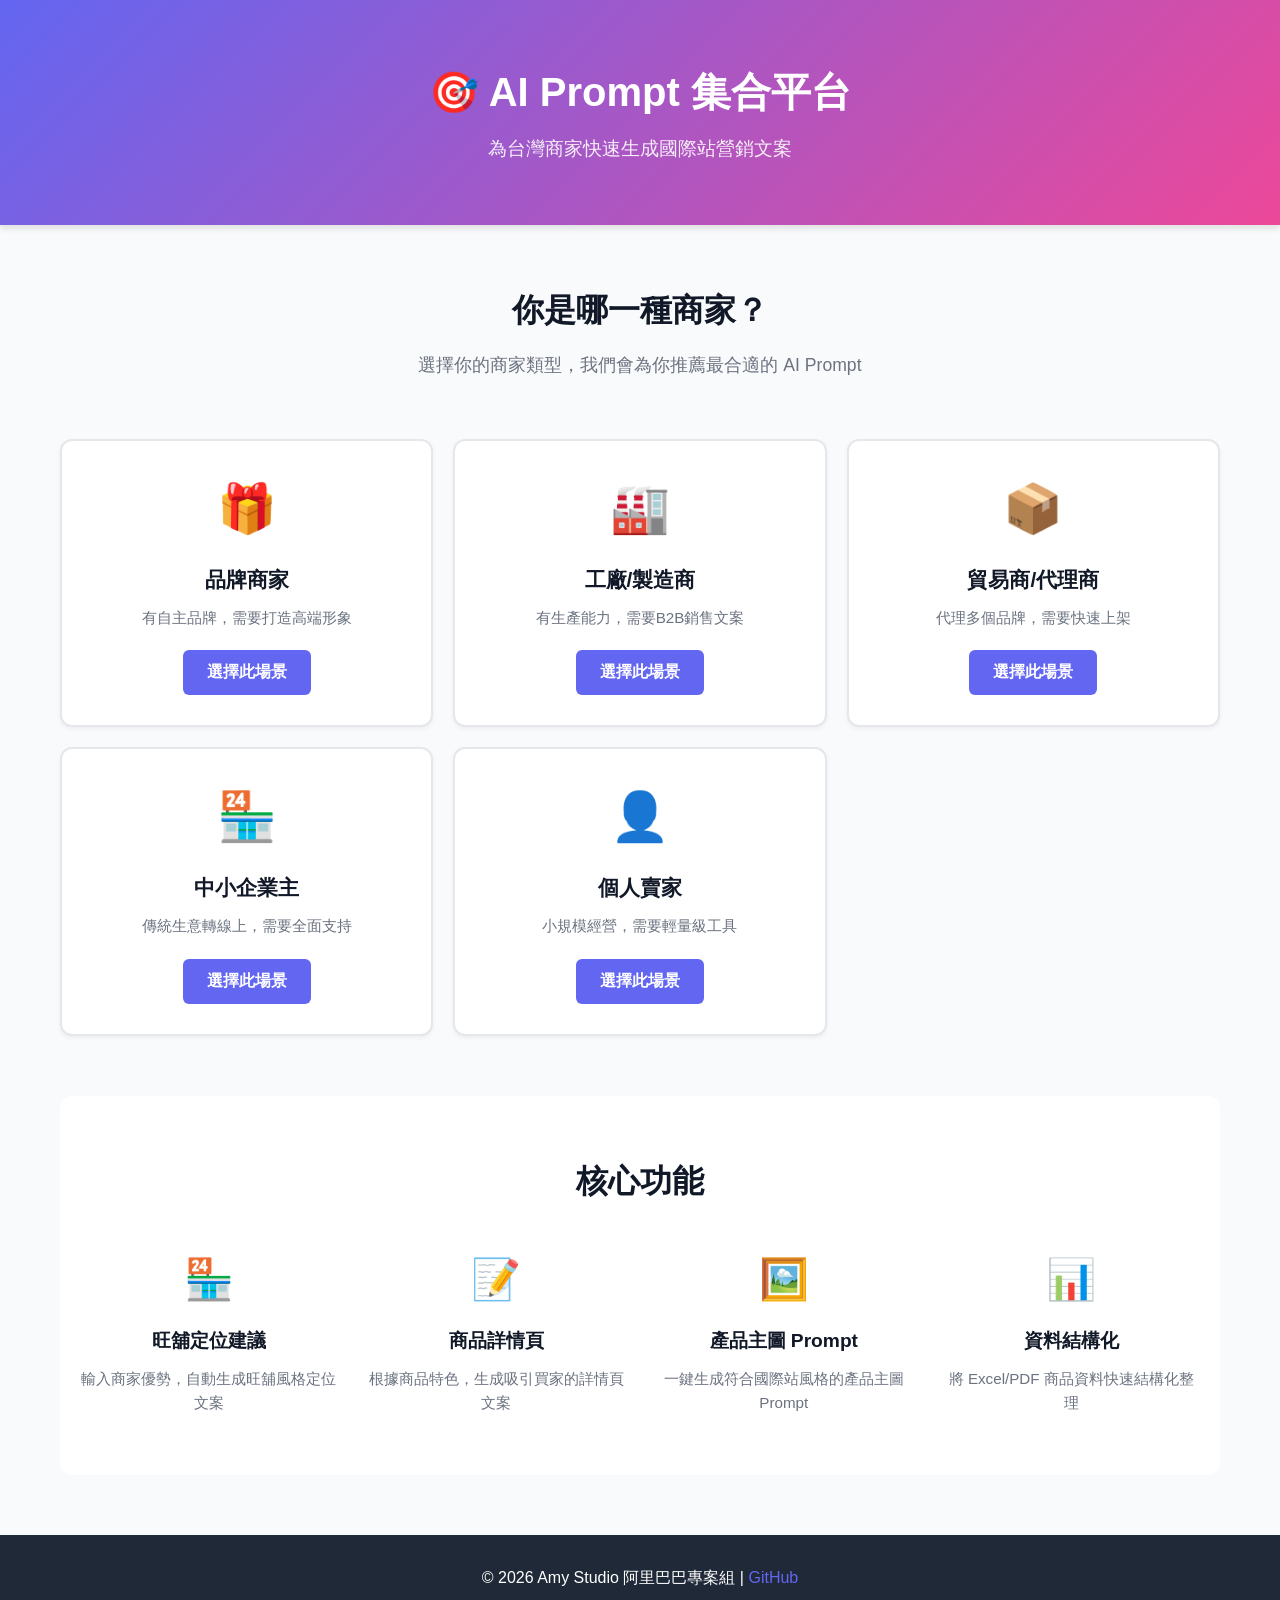
==== web/index.html @ f04b29aa "Initial commit: Setup project structure with scenarios, web pages, and base configuration - Created " ====
<!DOCTYPE html>
<html lang="zh-Hant">
<head>
  <meta charset="UTF-8">
  <meta name="viewport" content="width=device-width, initial-scale=1.0">
  <title>AI Prompt 集合平台 - 為台灣商家生成營銷文案</title>
  <link rel="stylesheet" href="css/style.css">
</head>
<body>
  <header class="header">
    <div class="container">
      <h1 class="logo">🎯 AI Prompt 集合平台</h1>
      <p class="tagline">為台灣商家快速生成國際站營銷文案</p>
    </div>
  </header>

  <main class="container">
    <section class="hero">
      <h2>你是哪一種商家？</h2>
      <p>選擇你的商家類型，我們會為你推薦最合適的 AI Prompt</p>
    </section>

    <section id="scenarios" class="scenarios-grid">
      <!-- 場景卡片動態加載 -->
    </section>

    <section class="features">
      <h2>核心功能</h2>
      <div class="features-grid">
        <div class="feature">
          <div class="feature-icon">🏪</div>
          <h3>旺舖定位建議</h3>
          <p>輸入商家優勢，自動生成旺舖風格定位文案</p>
        </div>
        <div class="feature">
          <div class="feature-icon">📝</div>
          <h3>商品詳情頁</h3>
          <p>根據商品特色，生成吸引買家的詳情頁文案</p>
        </div>
        <div class="feature">
          <div class="feature-icon">🖼️</div>
          <h3>產品主圖 Prompt</h3>
          <p>一鍵生成符合國際站風格的產品主圖 Prompt</p>
        </div>
        <div class="feature">
          <div class="feature-icon">📊</div>
          <h3>資料結構化</h3>
          <p>將 Excel/PDF 商品資料快速結構化整理</p>
        </div>
      </div>
    </section>
  </main>

  <footer class="footer">
    <p>&copy; 2026 Amy Studio 阿里巴巴專案組 | <a href="https://github.com/alibabaamyh-cmyk/ai_prompt" target="_blank">GitHub</a></p>
  </footer>

  <script src="js/app.js"></script>
  <script>
    // 加載場景
    fetch('../scenarios/scenarios.json')
      .then(res => res.json())
      .then(data => {
        const grid = document.getElementById('scenarios');
        data.scenarios.forEach(scenario => {
          const card = document.createElement('div');
          card.className = 'scenario-card';
          card.innerHTML = `
            <div class="scenario-icon">${scenario.icon}</div>
            <h3>${scenario.name}</h3>
            <p>${scenario.description}</p>
            <button class="btn" onclick="selectScenario('${scenario.id}')">選擇此場景</button>
          `;
          grid.appendChild(card);
        });
      });

    function selectScenario(scenarioId) {
      localStorage.setItem('selectedScenario', scenarioId);
      window.location.href = `scenarios/index.html?scenario=${scenarioId}`;
    }
  </script>
</body>
</html>
---- web/css/style.css ----
* {
  margin: 0;
  padding: 0;
  box-sizing: border-box;
}

:root {
  --primary-color: #6366f1;
  --secondary-color: #ec4899;
  --accent-color: #f59e0b;
  --dark-bg: #1f2937;
  --light-bg: #f9fafb;
  --text-dark: #111827;
  --text-light: #6b7280;
  --border-color: #e5e7eb;
  --shadow: 0 4px 6px rgba(0, 0, 0, 0.1);
}

body {
  font-family: -apple-system, BlinkMacSystemFont, 'Segoe UI', Roboto, 'Helvetica Neue', Arial, sans-serif;
  color: var(--text-dark);
  background-color: var(--light-bg);
  line-height: 1.6;
}

.container {
  max-width: 1200px;
  margin: 0 auto;
  padding: 0 20px;
}

/* Header */
.header {
  background: linear-gradient(135deg, var(--primary-color), var(--secondary-color));
  color: white;
  padding: 60px 20px;
  text-align: center;
  box-shadow: var(--shadow);
}

.logo {
  font-size: 2.5em;
  margin-bottom: 10px;
  font-weight: 700;
}

.tagline {
  font-size: 1.2em;
  opacity: 0.9;
}

/* Hero Section */
.hero {
  text-align: center;
  padding: 60px 20px;
}

.hero h2 {
  font-size: 2em;
  margin-bottom: 15px;
  color: var(--text-dark);
}

.hero p {
  font-size: 1.1em;
  color: var(--text-light);
}

/* Scenarios Grid */
.scenarios-grid {
  display: grid;
  grid-template-columns: repeat(auto-fit, minmax(280px, 1fr));
  gap: 20px;
  margin-bottom: 60px;
}

.scenario-card {
  background: white;
  border: 2px solid var(--border-color);
  border-radius: 12px;
  padding: 30px 20px;
  text-align: center;
  transition: all 0.3s ease;
  box-shadow: 0 2px 4px rgba(0, 0, 0, 0.05);
}

.scenario-card:hover {
  border-color: var(--primary-color);
  box-shadow: 0 8px 12px rgba(0, 0, 0, 0.1);
  transform: translateY(-4px);
}

.scenario-icon {
  font-size: 3em;
  margin-bottom: 15px;
}

.scenario-card h3 {
  font-size: 1.3em;
  margin-bottom: 10px;
  color: var(--text-dark);
}

.scenario-card p {
  color: var(--text-light);
  margin-bottom: 20px;
  font-size: 0.95em;
}

/* Buttons */
.btn {
  background: var(--primary-color);
  color: white;
  border: none;
  padding: 12px 24px;
  border-radius: 6px;
  font-size: 1em;
  font-weight: 600;
  cursor: pointer;
  transition: all 0.3s ease;
}

.btn:hover {
  background: #4f46e5;
  transform: scale(1.05);
}

.btn.secondary {
  background: var(--secondary-color);
}

.btn.secondary:hover {
  background: #be185d;
}

/* Features Section */
.features {
  padding: 60px 20px;
  background: white;
  border-radius: 12px;
  margin-bottom: 60px;
}

.features h2 {
  text-align: center;
  font-size: 2em;
  margin-bottom: 40px;
  color: var(--text-dark);
}

.features-grid {
  display: grid;
  grid-template-columns: repeat(auto-fit, minmax(250px, 1fr));
  gap: 30px;
}

.feature {
  text-align: center;
}

.feature-icon {
  font-size: 2.5em;
  margin-bottom: 15px;
}

.feature h3 {
  font-size: 1.2em;
  margin-bottom: 10px;
  color: var(--text-dark);
}

.feature p {
  color: var(--text-light);
  font-size: 0.95em;
}

/* Footer */
.footer {
  background: var(--dark-bg);
  color: white;
  text-align: center;
  padding: 30px 20px;
  margin-top: 60px;
}

.footer a {
  color: var(--primary-color);
  text-decoration: none;
}

.footer a:hover {
  text-decoration: underline;
}

/* Form Styles */
.form-group {
  margin-bottom: 20px;
}

.form-group label {
  display: block;
  margin-bottom: 8px;
  font-weight: 600;
  color: var(--text-dark);
}

.form-group input,
.form-group textarea,
.form-group select {
  width: 100%;
  padding: 12px;
  border: 1px solid var(--border-color);
  border-radius: 6px;
  font-family: inherit;
  font-size: 1em;
  transition: all 0.3s ease;
}

.form-group input:focus,
.form-group textarea:focus,
.form-group select:focus {
  outline: none;
  border-color: var(--primary-color);
  box-shadow: 0 0 0 3px rgba(99, 102, 241, 0.1);
}

.form-group textarea {
  resize: vertical;
  min-height: 100px;
}

/* Responsive */
@media (max-width: 768px) {
  .logo {
    font-size: 1.8em;
  }

  .hero h2 {
    font-size: 1.5em;
  }

  .scenarios-grid {
    grid-template-columns: 1fr;
  }

  .features-grid {
    grid-template-columns: 1fr;
  }
}

/* Utility Classes */
.text-center {
  text-align: center;
}

.mt-4 {
  margin-top: 2rem;
}

.mb-4 {
  margin-bottom: 2rem;
}

.text-primary {
  color: var(--primary-color);
}

.text-muted {
  color: var(--text-light);
}
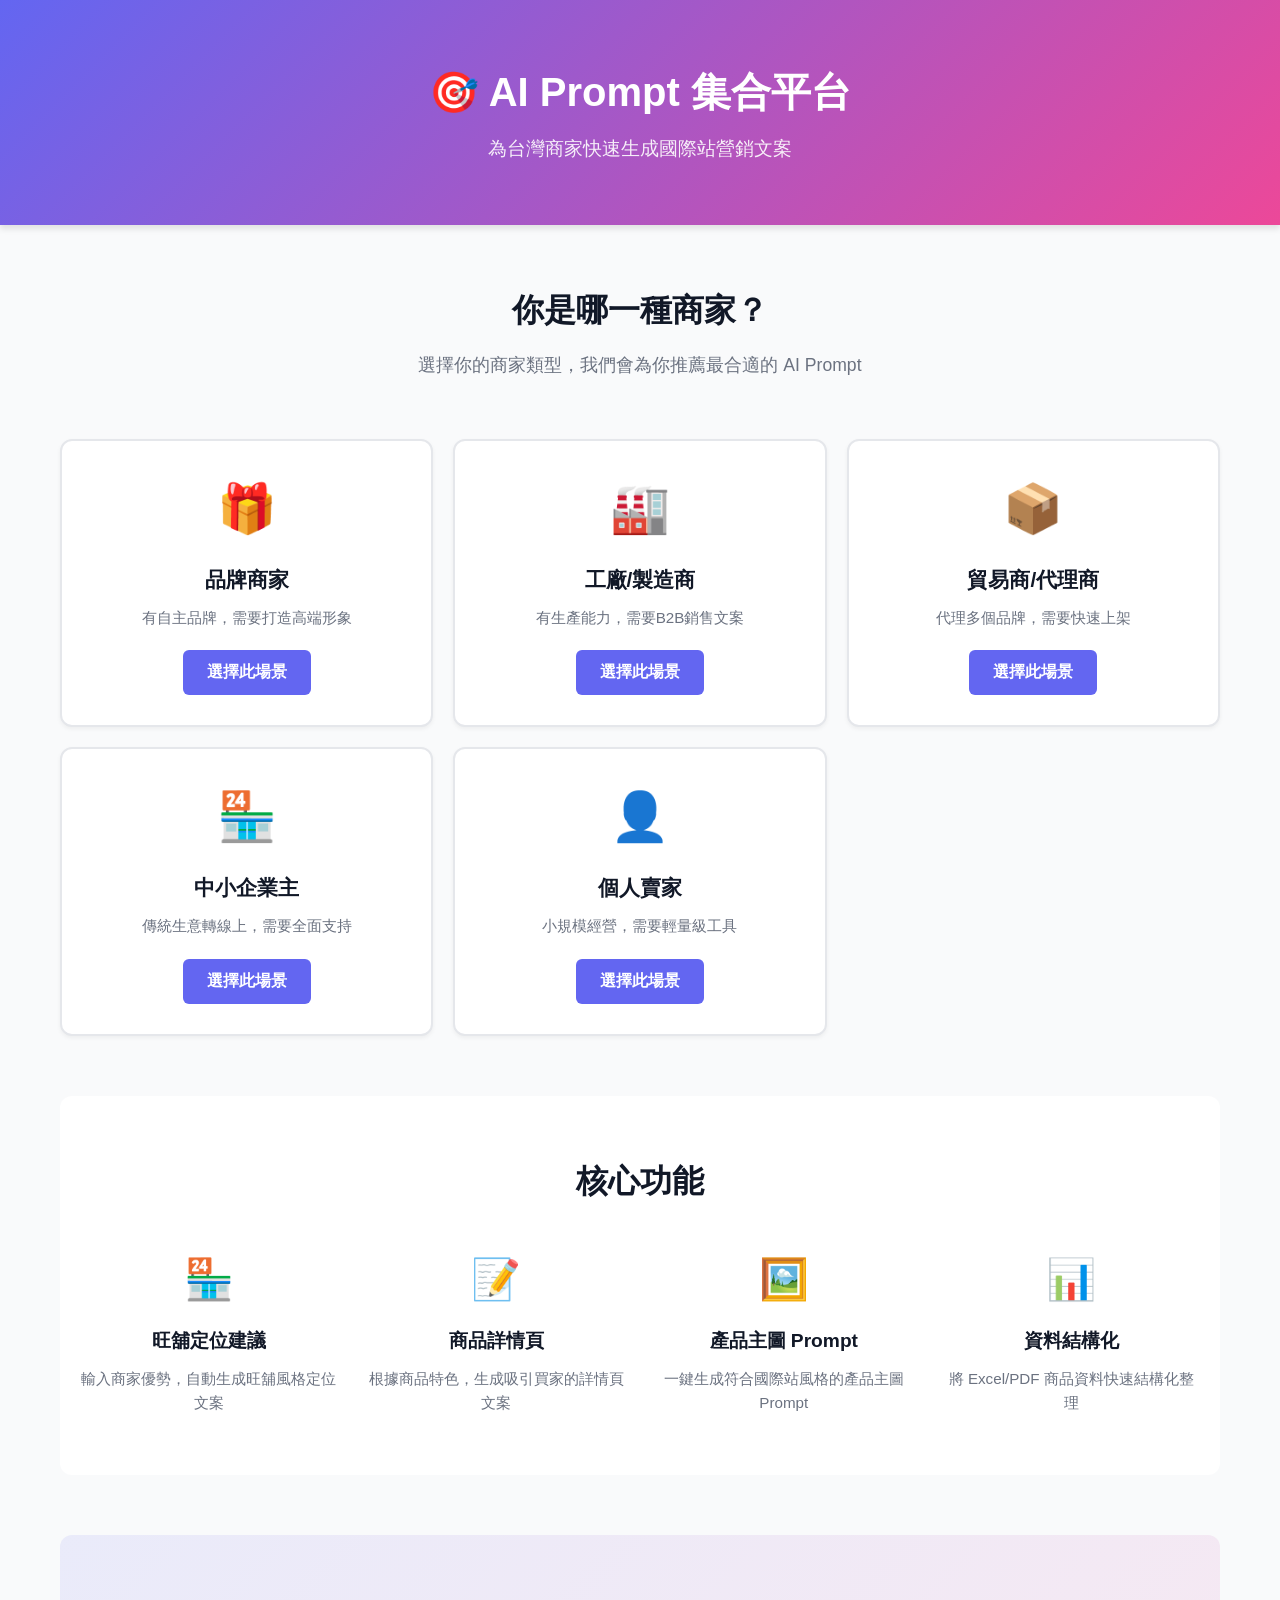
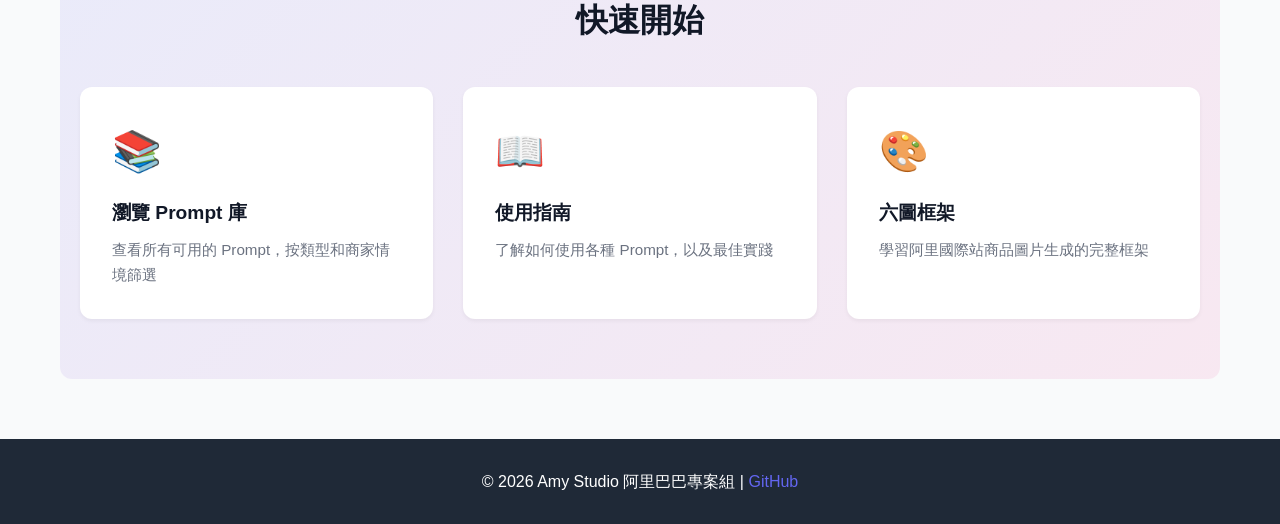
==== commit 4f28024e: "Phase 2: Build Interactive Frontend Interface Implemented complete user interface for merchants to: " ====
--- a/web/index.html
+++ b/web/index.html
@@ -49,6 +49,27 @@
         </div>
       </div>
     </section>
+
+    <section class="quick-links">
+      <h2>快速開始</h2>
+      <div class="links-grid">
+        <a href="prompts.html" class="link-card">
+          <div class="link-icon">📚</div>
+          <h3>瀏覽 Prompt 庫</h3>
+          <p>查看所有可用的 Prompt，按類型和商家情境篩選</p>
+        </a>
+        <a href="docs/PROMPTS.md" target="_blank" class="link-card">
+          <div class="link-icon">📖</div>
+          <h3>使用指南</h3>
+          <p>了解如何使用各種 Prompt，以及最佳實踐</p>
+        </a>
+        <a href="docs/SIX-IMAGE-FRAMEWORK.md" target="_blank" class="link-card">
+          <div class="link-icon">🎨</div>
+          <h3>六圖框架</h3>
+          <p>學習阿里國際站商品圖片生成的完整框架</p>
+        </a>
+      </div>
+    </section>
   </main>
 
   <footer class="footer">
--- a/web/css/style.css
+++ b/web/css/style.css
@@ -230,6 +230,60 @@
 }
 
 /* Responsive */
+/* Quick Links */
+.quick-links {
+  padding: 60px 20px;
+  background: linear-gradient(135deg, rgba(99, 102, 241, 0.1), rgba(236, 72, 153, 0.1));
+  border-radius: 12px;
+  margin-bottom: 60px;
+}
+
+.quick-links h2 {
+  text-align: center;
+  font-size: 2em;
+  margin-bottom: 40px;
+  color: var(--text-dark);
+}
+
+.links-grid {
+  display: grid;
+  grid-template-columns: repeat(auto-fit, minmax(250px, 1fr));
+  gap: 30px;
+}
+
+.link-card {
+  background: white;
+  border-radius: 12px;
+  padding: 30px;
+  text-decoration: none;
+  color: var(--text-dark);
+  transition: all 0.3s ease;
+  box-shadow: 0 2px 4px rgba(0, 0, 0, 0.05);
+  border: 2px solid transparent;
+}
+
+.link-card:hover {
+  border-color: var(--primary-color);
+  box-shadow: 0 8px 12px rgba(0, 0, 0, 0.1);
+  transform: translateY(-4px);
+}
+
+.link-icon {
+  font-size: 2.5em;
+  margin-bottom: 15px;
+  display: block;
+}
+
+.link-card h3 {
+  font-size: 1.2em;
+  margin-bottom: 10px;
+}
+
+.link-card p {
+  color: var(--text-light);
+  font-size: 0.95em;
+}
+
 @media (max-width: 768px) {
   .logo {
     font-size: 1.8em;
@@ -246,6 +300,10 @@
   .features-grid {
     grid-template-columns: 1fr;
   }
+
+  .links-grid {
+    grid-template-columns: 1fr;
+  }
 }
 
 /* Utility Classes */
@@ -268,3 +326,279 @@
 .text-muted {
   color: var(--text-light);
 }
+
+/* Back Link */
+.back-link {
+  display: inline-block;
+  color: white;
+  text-decoration: none;
+  margin-bottom: 15px;
+  opacity: 0.9;
+  transition: opacity 0.3s;
+}
+
+.back-link:hover {
+  opacity: 1;
+}
+
+/* Scenario Detail */
+.scenario-detail {
+  background: white;
+  border-radius: 12px;
+  padding: 40px;
+  margin-bottom: 40px;
+  box-shadow: var(--shadow);
+}
+
+.scenario-detail h1 {
+  font-size: 2em;
+  color: var(--text-dark);
+  margin-bottom: 10px;
+}
+
+.scenario-detail .icon {
+  font-size: 3em;
+  margin-bottom: 15px;
+}
+
+/* Form Section */
+.form-section {
+  background: white;
+  border-radius: 12px;
+  padding: 40px;
+  margin-bottom: 40px;
+  box-shadow: var(--shadow);
+}
+
+.form-section h2 {
+  margin-bottom: 30px;
+  color: var(--text-dark);
+}
+
+.form {
+  margin-bottom: 30px;
+}
+
+.btn-large {
+  width: 100%;
+  padding: 15px;
+  font-size: 1.1em;
+  margin-top: 20px;
+}
+
+/* Result Section */
+.result-section {
+  background: white;
+  border-radius: 12px;
+  padding: 40px;
+  box-shadow: var(--shadow);
+}
+
+.result-section h2 {
+  margin-bottom: 30px;
+  color: var(--text-dark);
+}
+
+.prompt-result {
+  background: #f9fafb;
+  border-left: 4px solid var(--primary-color);
+  padding: 20px;
+  border-radius: 6px;
+  font-family: 'Courier New', monospace;
+  white-space: pre-wrap;
+  word-wrap: break-word;
+  font-size: 0.95em;
+  max-height: 400px;
+  overflow-y: auto;
+}
+
+/* Filters */
+.filters {
+  background: white;
+  border-radius: 12px;
+  padding: 30px;
+  margin-bottom: 40px;
+  box-shadow: var(--shadow);
+}
+
+.filters h2 {
+  margin-bottom: 20px;
+  color: var(--text-dark);
+}
+
+.filter-group {
+  margin-bottom: 15px;
+}
+
+.filter-group label {
+  display: inline-block;
+  margin-right: 10px;
+  font-weight: 600;
+  color: var(--text-dark);
+}
+
+.filter-select {
+  padding: 10px 15px;
+  border: 1px solid var(--border-color);
+  border-radius: 6px;
+  font-size: 1em;
+  background-color: white;
+  cursor: pointer;
+  min-width: 200px;
+}
+
+.filter-select:hover {
+  border-color: var(--primary-color);
+}
+
+/* Prompts Grid */
+.prompts-grid {
+  display: grid;
+  grid-template-columns: repeat(auto-fill, minmax(300px, 1fr));
+  gap: 20px;
+}
+
+.prompt-card {
+  background: white;
+  border: 1px solid var(--border-color);
+  border-radius: 12px;
+  padding: 20px;
+  cursor: pointer;
+  transition: all 0.3s ease;
+  box-shadow: 0 2px 4px rgba(0, 0, 0, 0.05);
+}
+
+.prompt-card:hover {
+  border-color: var(--primary-color);
+  box-shadow: 0 8px 12px rgba(0, 0, 0, 0.1);
+  transform: translateY(-4px);
+}
+
+.prompt-card h3 {
+  font-size: 1.1em;
+  margin-bottom: 8px;
+  color: var(--text-dark);
+}
+
+.prompt-card p {
+  color: var(--text-light);
+  font-size: 0.95em;
+  margin-bottom: 15px;
+}
+
+.prompt-card .badge {
+  display: inline-block;
+  background: var(--primary-color);
+  color: white;
+  padding: 4px 8px;
+  border-radius: 4px;
+  font-size: 0.85em;
+  margin-right: 5px;
+  margin-bottom: 10px;
+}
+
+.prompt-card .badge.secondary {
+  background: var(--secondary-color);
+}
+
+/* Modal */
+.modal {
+  position: fixed;
+  top: 0;
+  left: 0;
+  width: 100%;
+  height: 100%;
+  background: rgba(0, 0, 0, 0.5);
+  display: flex;
+  align-items: center;
+  justify-content: center;
+  z-index: 1000;
+}
+
+.modal-content {
+  background: white;
+  border-radius: 12px;
+  padding: 40px;
+  max-width: 800px;
+  max-height: 80vh;
+  overflow-y: auto;
+  position: relative;
+  box-shadow: 0 20px 60px rgba(0, 0, 0, 0.3);
+}
+
+.modal-close {
+  position: absolute;
+  top: 15px;
+  right: 15px;
+  background: none;
+  border: none;
+  font-size: 2em;
+  cursor: pointer;
+  color: var(--text-light);
+  transition: color 0.3s;
+}
+
+.modal-close:hover {
+  color: var(--text-dark);
+}
+
+.modal-title {
+  font-size: 1.8em;
+  margin-bottom: 10px;
+  color: var(--text-dark);
+}
+
+.modal-body {
+  margin: 30px 0;
+}
+
+.prompt-template {
+  background: #f9fafb;
+  border-left: 4px solid var(--primary-color);
+  padding: 20px;
+  border-radius: 6px;
+  font-family: 'Courier New', monospace;
+  white-space: pre-wrap;
+  word-wrap: break-word;
+  font-size: 0.95em;
+  max-height: 400px;
+  overflow-y: auto;
+  line-height: 1.6;
+}
+
+.modal-footer {
+  display: flex;
+  gap: 10px;
+  justify-content: flex-end;
+  margin-top: 30px;
+  border-top: 1px solid var(--border-color);
+  padding-top: 20px;
+}
+
+.modal-footer .btn {
+  flex: 1;
+}
+
+/* Responsive */
+@media (max-width: 768px) {
+  .scenario-detail,
+  .form-section,
+  .filters {
+    padding: 20px;
+  }
+
+  .prompts-grid {
+    grid-template-columns: 1fr;
+  }
+
+  .filter-select {
+    min-width: 100%;
+    margin-bottom: 10px;
+  }
+
+  .modal-content {
+    margin: 20px;
+    max-height: 90vh;
+    padding: 20px;
+  }
+}
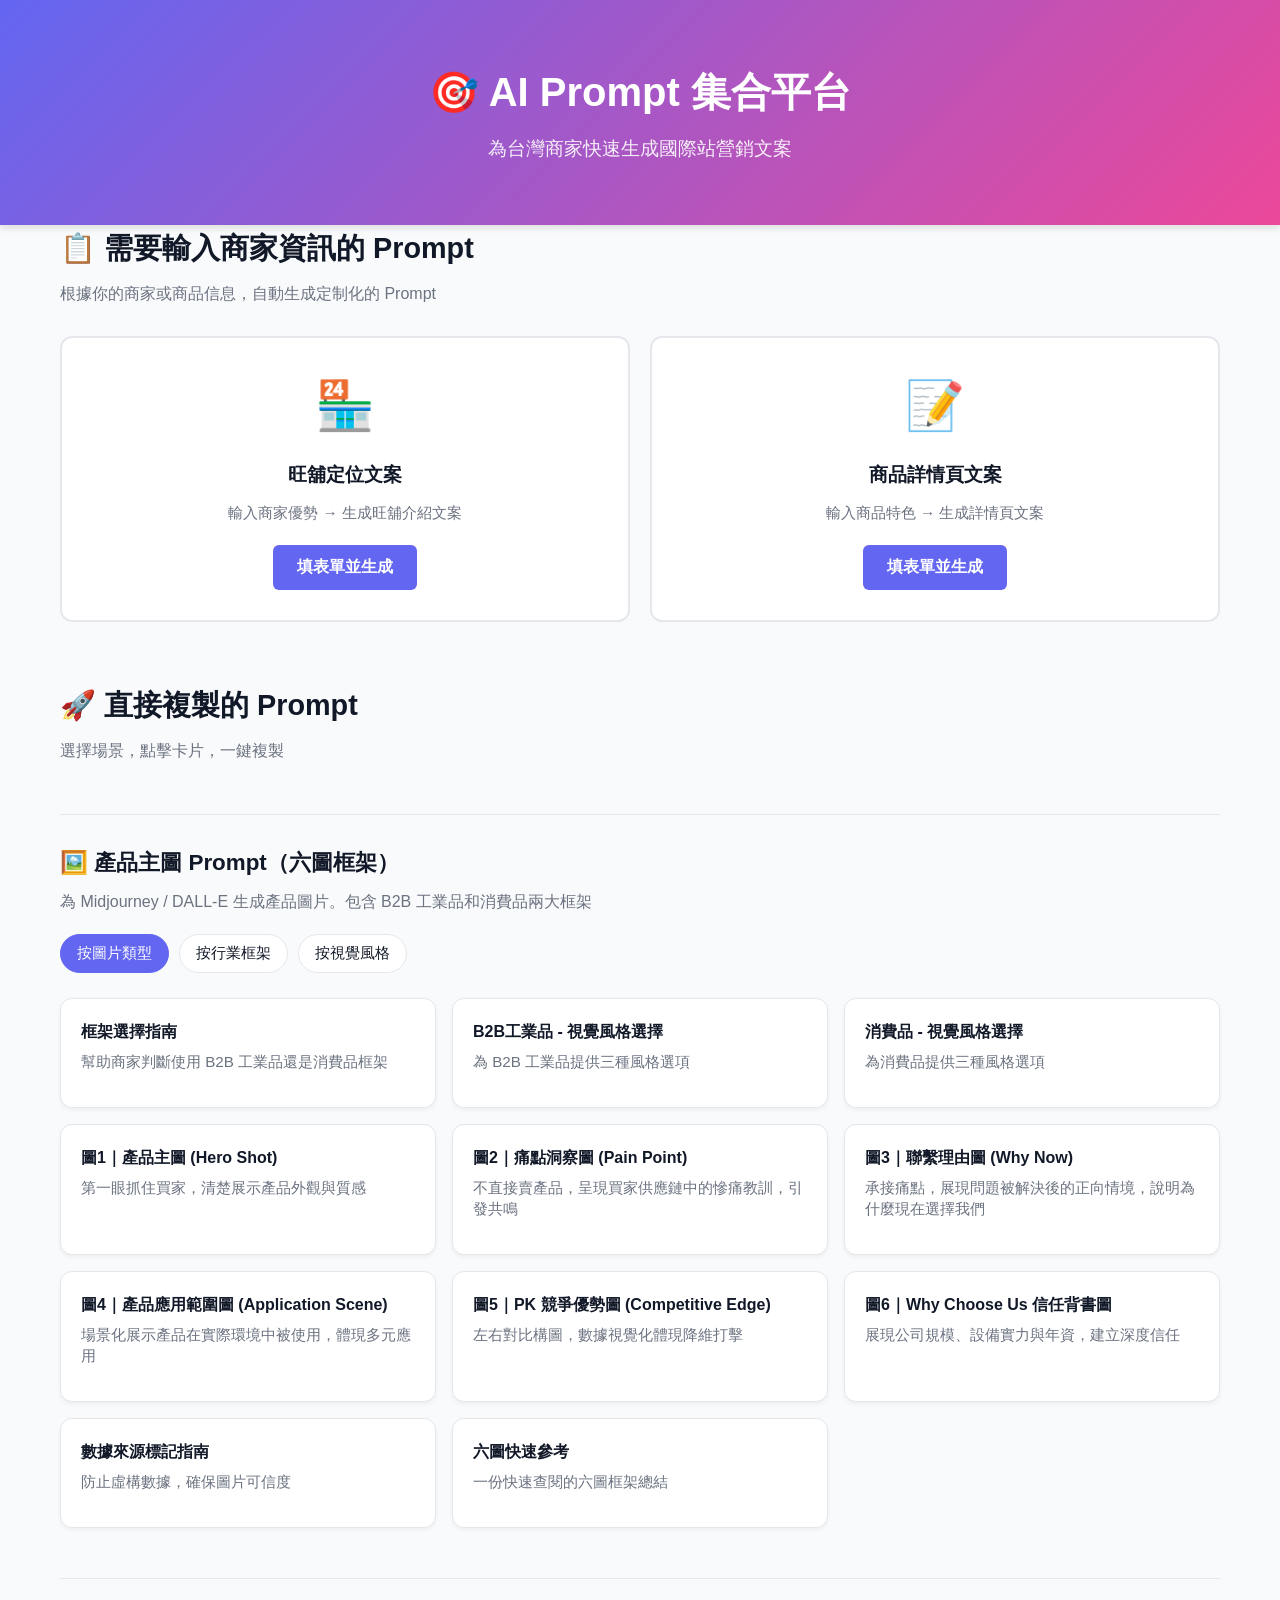
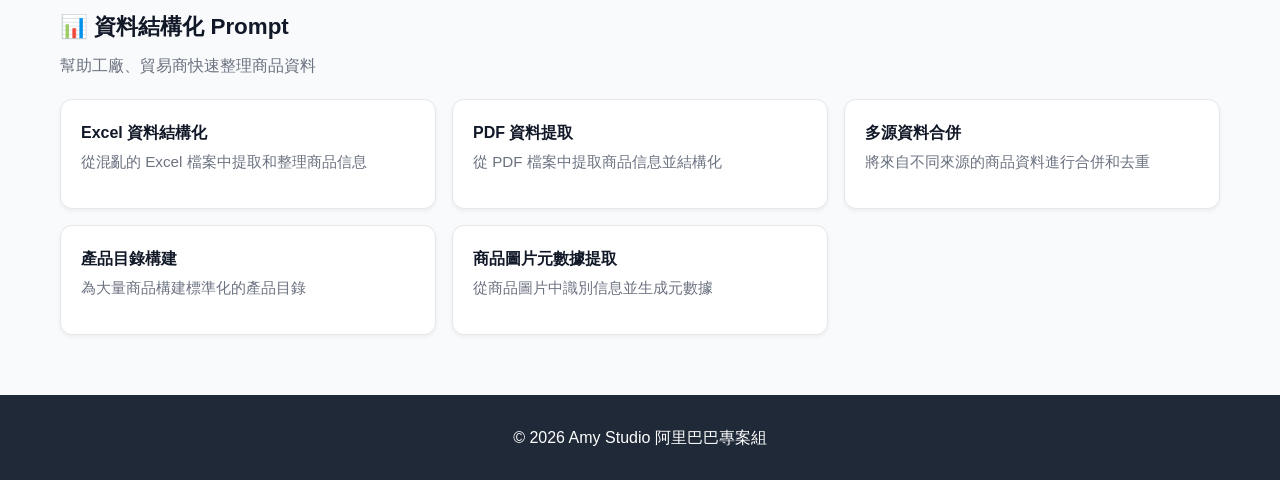
==== commit 81c9a9b9: "Redesign homepage for simplicity and direct access New UI follows accio_work style - clean, direct, " ====
--- a/web/index.html
+++ b/web/index.html
@@ -3,7 +3,7 @@
 <head>
   <meta charset="UTF-8">
   <meta name="viewport" content="width=device-width, initial-scale=1.0">
-  <title>AI Prompt 集合平台 - 為台灣商家生成營銷文案</title>
+  <title>AI Prompt 集合平台</title>
   <link rel="stylesheet" href="css/style.css">
 </head>
 <body>
@@ -15,91 +15,82 @@
   </header>
 
   <main class="container">
-    <section class="hero">
-      <h2>你是哪一種商家？</h2>
-      <p>選擇你的商家類型，我們會為你推薦最合適的 AI Prompt</p>
-    </section>
+    <!-- 需要用戶輸入的 Prompt -->
+    <section class="section">
+      <h2>📋 需要輸入商家資訊的 Prompt</h2>
+      <p class="section-desc">根據你的商家或商品信息，自動生成定制化的 Prompt</p>
 
-    <section id="scenarios" class="scenarios-grid">
-      <!-- 場景卡片動態加載 -->
-    </section>
+      <div class="input-prompts-grid">
+        <!-- 旺舖定位 -->
+        <div class="input-prompt-card">
+          <div class="card-icon">🏪</div>
+          <h3>旺舖定位文案</h3>
+          <p>輸入商家優勢 → 生成旺舖介紹文案</p>
+          <button class="btn" onclick="goToInputForm('shop-positioning')">填表單並生成</button>
+        </div>
 
-    <section class="features">
-      <h2>核心功能</h2>
-      <div class="features-grid">
-        <div class="feature">
-          <div class="feature-icon">🏪</div>
-          <h3>旺舖定位建議</h3>
-          <p>輸入商家優勢，自動生成旺舖風格定位文案</p>
-        </div>
-        <div class="feature">
-          <div class="feature-icon">📝</div>
-          <h3>商品詳情頁</h3>
-          <p>根據商品特色，生成吸引買家的詳情頁文案</p>
-        </div>
-        <div class="feature">
-          <div class="feature-icon">🖼️</div>
-          <h3>產品主圖 Prompt</h3>
-          <p>一鍵生成符合國際站風格的產品主圖 Prompt</p>
-        </div>
-        <div class="feature">
-          <div class="feature-icon">📊</div>
-          <h3>資料結構化</h3>
-          <p>將 Excel/PDF 商品資料快速結構化整理</p>
+        <!-- 商品詳情頁 -->
+        <div class="input-prompt-card">
+          <div class="card-icon">📝</div>
+          <h3>商品詳情頁文案</h3>
+          <p>輸入商品特色 → 生成詳情頁文案</p>
+          <button class="btn" onclick="goToInputForm('product-detail')">填表單並生成</button>
         </div>
       </div>
     </section>
 
-    <section class="quick-links">
-      <h2>快速開始</h2>
-      <div class="links-grid">
-        <a href="prompts.html" class="link-card">
-          <div class="link-icon">📚</div>
-          <h3>瀏覽 Prompt 庫</h3>
-          <p>查看所有可用的 Prompt，按類型和商家情境篩選</p>
-        </a>
-        <a href="docs/PROMPTS.md" target="_blank" class="link-card">
-          <div class="link-icon">📖</div>
-          <h3>使用指南</h3>
-          <p>了解如何使用各種 Prompt，以及最佳實踐</p>
-        </a>
-        <a href="docs/SIX-IMAGE-FRAMEWORK.md" target="_blank" class="link-card">
-          <div class="link-icon">🎨</div>
-          <h3>六圖框架</h3>
-          <p>學習阿里國際站商品圖片生成的完整框架</p>
-        </a>
+    <!-- 直接可複製的 Prompt -->
+    <section class="section">
+      <h2>🚀 直接複製的 Prompt</h2>
+      <p class="section-desc">選擇場景，點擊卡片，一鍵複製</p>
+
+      <!-- 產品主圖 Prompt -->
+      <div class="subsection">
+        <h3>🖼️ 產品主圖 Prompt（六圖框架）</h3>
+        <p class="subsection-desc">為 Midjourney / DALL-E 生成產品圖片。包含 B2B 工業品和消費品兩大框架</p>
+
+        <div class="category-tabs">
+          <button class="tab-btn active" onclick="switchImageCategory('framework')">按圖片類型</button>
+          <button class="tab-btn" onclick="switchImageCategory('industry')">按行業框架</button>
+          <button class="tab-btn" onclick="switchImageCategory('style')">按視覺風格</button>
+        </div>
+
+        <div id="image-prompts-grid" class="prompt-grid">
+          <!-- 動態加載 -->
+        </div>
+      </div>
+
+      <!-- 資料結構化 Prompt -->
+      <div class="subsection">
+        <h3>📊 資料結構化 Prompt</h3>
+        <p class="subsection-desc">幫助工廠、貿易商快速整理商品資料</p>
+
+        <div id="data-prompts-grid" class="prompt-grid">
+          <!-- 動態加載 -->
+        </div>
       </div>
     </section>
   </main>
 
+  <!-- Prompt 詳情 Modal -->
+  <div id="prompt-modal" class="modal" style="display: none;">
+    <div class="modal-content">
+      <button class="modal-close" onclick="closeModal()">×</button>
+      <h2 id="modal-title"></h2>
+      <p id="modal-desc" class="text-muted"></p>
+      <div id="modal-template" class="prompt-template"></div>
+      <div class="modal-footer">
+        <button class="btn" onclick="copyModal()">📋 複製 Prompt</button>
+        <button class="btn secondary" onclick="closeModal()">關閉</button>
+      </div>
+    </div>
+  </div>
+
   <footer class="footer">
-    <p>&copy; 2026 Amy Studio 阿里巴巴專案組 | <a href="https://github.com/alibabaamyh-cmyk/ai_prompt" target="_blank">GitHub</a></p>
+    <p>&copy; 2026 Amy Studio 阿里巴巴專案組</p>
   </footer>
 
   <script src="js/app.js"></script>
-  <script>
-    // 加載場景
-    fetch('../scenarios/scenarios.json')
-      .then(res => res.json())
-      .then(data => {
-        const grid = document.getElementById('scenarios');
-        data.scenarios.forEach(scenario => {
-          const card = document.createElement('div');
-          card.className = 'scenario-card';
-          card.innerHTML = `
-            <div class="scenario-icon">${scenario.icon}</div>
-            <h3>${scenario.name}</h3>
-            <p>${scenario.description}</p>
-            <button class="btn" onclick="selectScenario('${scenario.id}')">選擇此場景</button>
-          `;
-          grid.appendChild(card);
-        });
-      });
-
-    function selectScenario(scenarioId) {
-      localStorage.setItem('selectedScenario', scenarioId);
-      window.location.href = `scenarios/index.html?scenario=${scenarioId}`;
-    }
-  </script>
+  <script src="js/main.js"></script>
 </body>
 </html>
--- a/web/css/style.css
+++ b/web/css/style.css
@@ -230,6 +230,145 @@
 }
 
 /* Responsive */
+/* Section Styles */
+.section {
+  margin-bottom: 60px;
+}
+
+.section h2 {
+  font-size: 1.8em;
+  color: var(--text-dark);
+  margin-bottom: 10px;
+}
+
+.section-desc {
+  color: var(--text-light);
+  font-size: 1em;
+  margin-bottom: 30px;
+}
+
+.subsection {
+  margin-top: 50px;
+  padding-top: 30px;
+  border-top: 1px solid var(--border-color);
+}
+
+.subsection h3 {
+  font-size: 1.4em;
+  color: var(--text-dark);
+  margin-bottom: 8px;
+}
+
+.subsection-desc {
+  color: var(--text-light);
+  margin-bottom: 20px;
+}
+
+/* Input Prompts Grid */
+.input-prompts-grid {
+  display: grid;
+  grid-template-columns: repeat(auto-fit, minmax(280px, 1fr));
+  gap: 20px;
+  margin-bottom: 40px;
+}
+
+.input-prompt-card {
+  background: white;
+  border: 2px solid var(--border-color);
+  border-radius: 12px;
+  padding: 30px;
+  text-align: center;
+  transition: all 0.3s ease;
+  cursor: pointer;
+}
+
+.input-prompt-card:hover {
+  border-color: var(--primary-color);
+  box-shadow: 0 8px 16px rgba(99, 102, 241, 0.15);
+  transform: translateY(-4px);
+}
+
+.card-icon {
+  font-size: 3em;
+  margin-bottom: 15px;
+}
+
+.input-prompt-card h3 {
+  font-size: 1.2em;
+  color: var(--text-dark);
+  margin-bottom: 10px;
+}
+
+.input-prompt-card p {
+  color: var(--text-light);
+  margin-bottom: 20px;
+  font-size: 0.95em;
+}
+
+/* Prompt Grid */
+.prompt-grid {
+  display: grid;
+  grid-template-columns: repeat(auto-fill, minmax(280px, 1fr));
+  gap: 16px;
+}
+
+.prompt-card {
+  background: white;
+  border: 1px solid var(--border-color);
+  border-radius: 10px;
+  padding: 18px;
+  cursor: pointer;
+  transition: all 0.3s ease;
+}
+
+.prompt-card:hover {
+  border-color: var(--primary-color);
+  box-shadow: 0 4px 12px rgba(99, 102, 241, 0.1);
+  transform: translateY(-2px);
+}
+
+.prompt-card h4 {
+  font-size: 1em;
+  color: var(--text-dark);
+  margin-bottom: 6px;
+}
+
+.prompt-card p {
+  color: var(--text-light);
+  font-size: 0.9em;
+  line-height: 1.4;
+}
+
+/* Category Tabs */
+.category-tabs {
+  display: flex;
+  gap: 10px;
+  margin-bottom: 25px;
+  flex-wrap: wrap;
+}
+
+.tab-btn {
+  padding: 8px 16px;
+  border: 1px solid var(--border-color);
+  background: white;
+  border-radius: 20px;
+  cursor: pointer;
+  font-size: 0.95em;
+  transition: all 0.3s ease;
+  color: var(--text-dark);
+}
+
+.tab-btn:hover {
+  border-color: var(--primary-color);
+  color: var(--primary-color);
+}
+
+.tab-btn.active {
+  background: var(--primary-color);
+  color: white;
+  border-color: var(--primary-color);
+}
+
 /* Quick Links */
 .quick-links {
   padding: 60px 20px;
